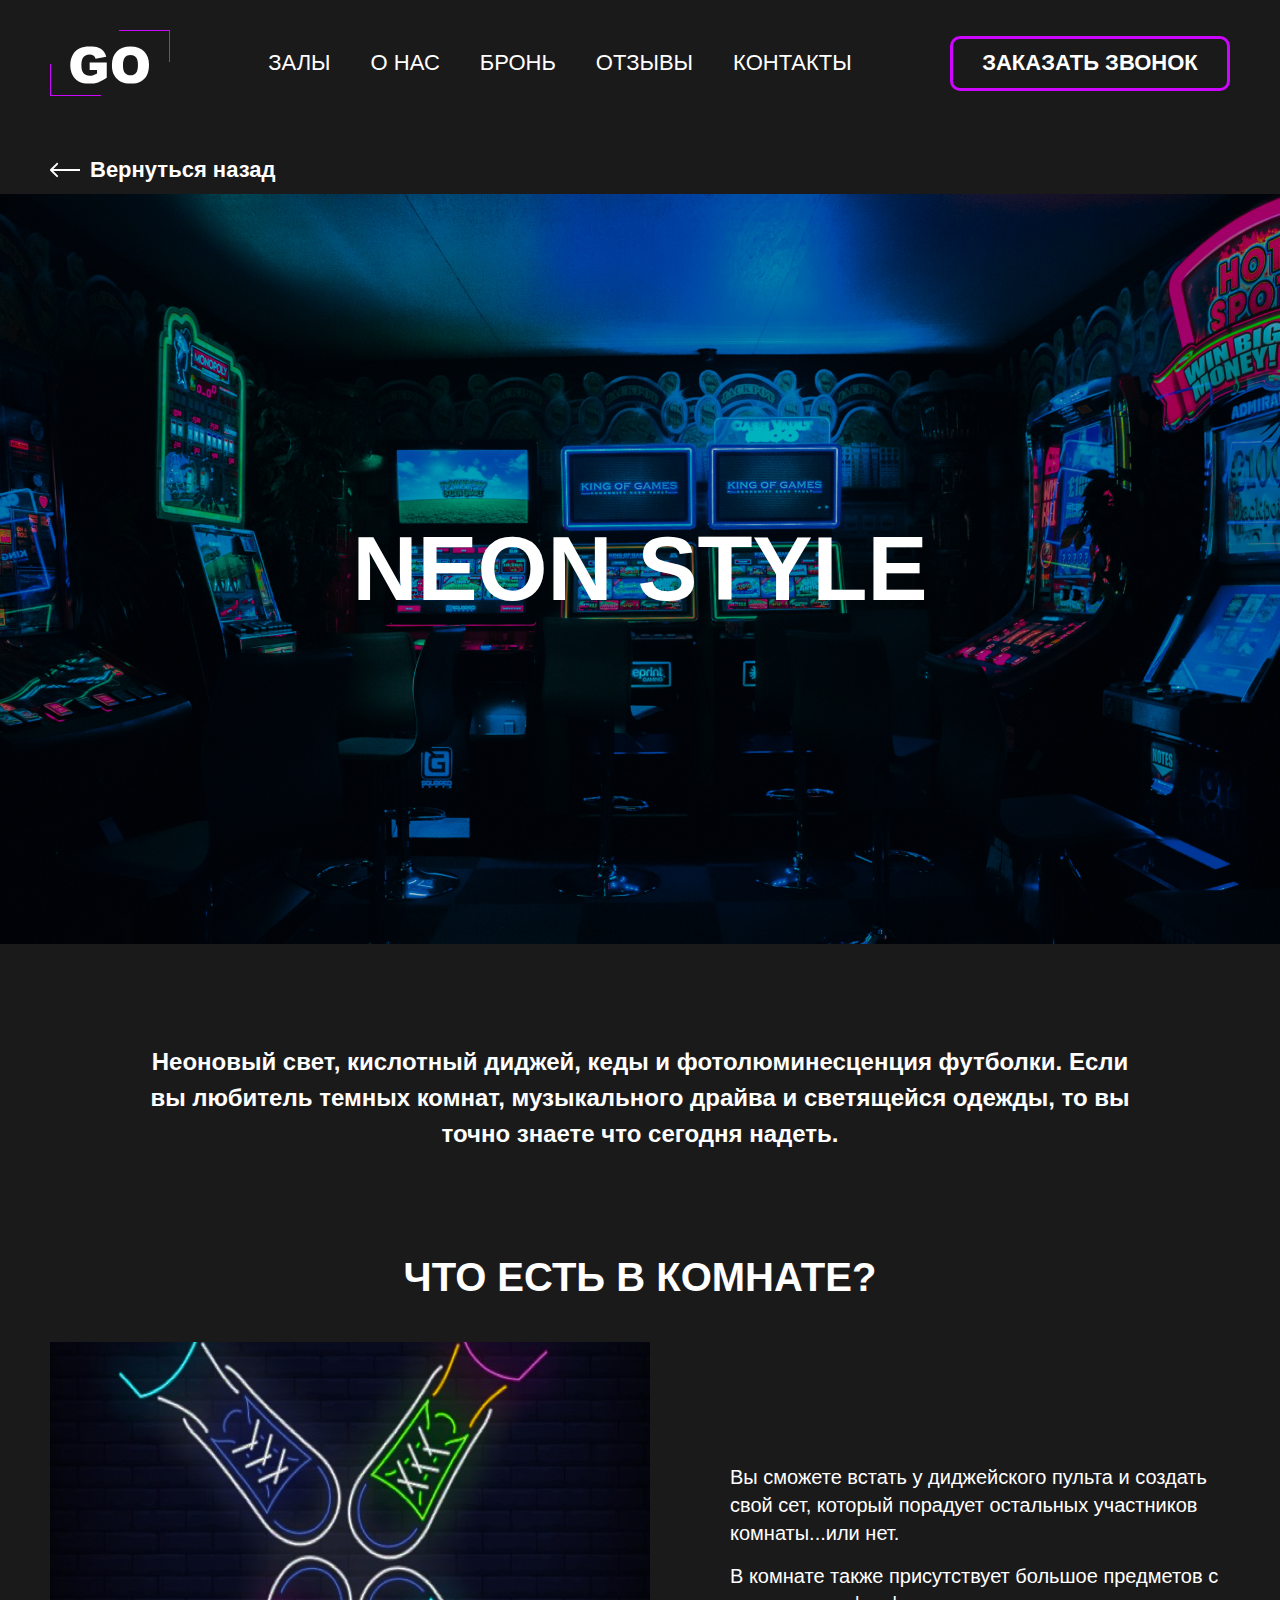
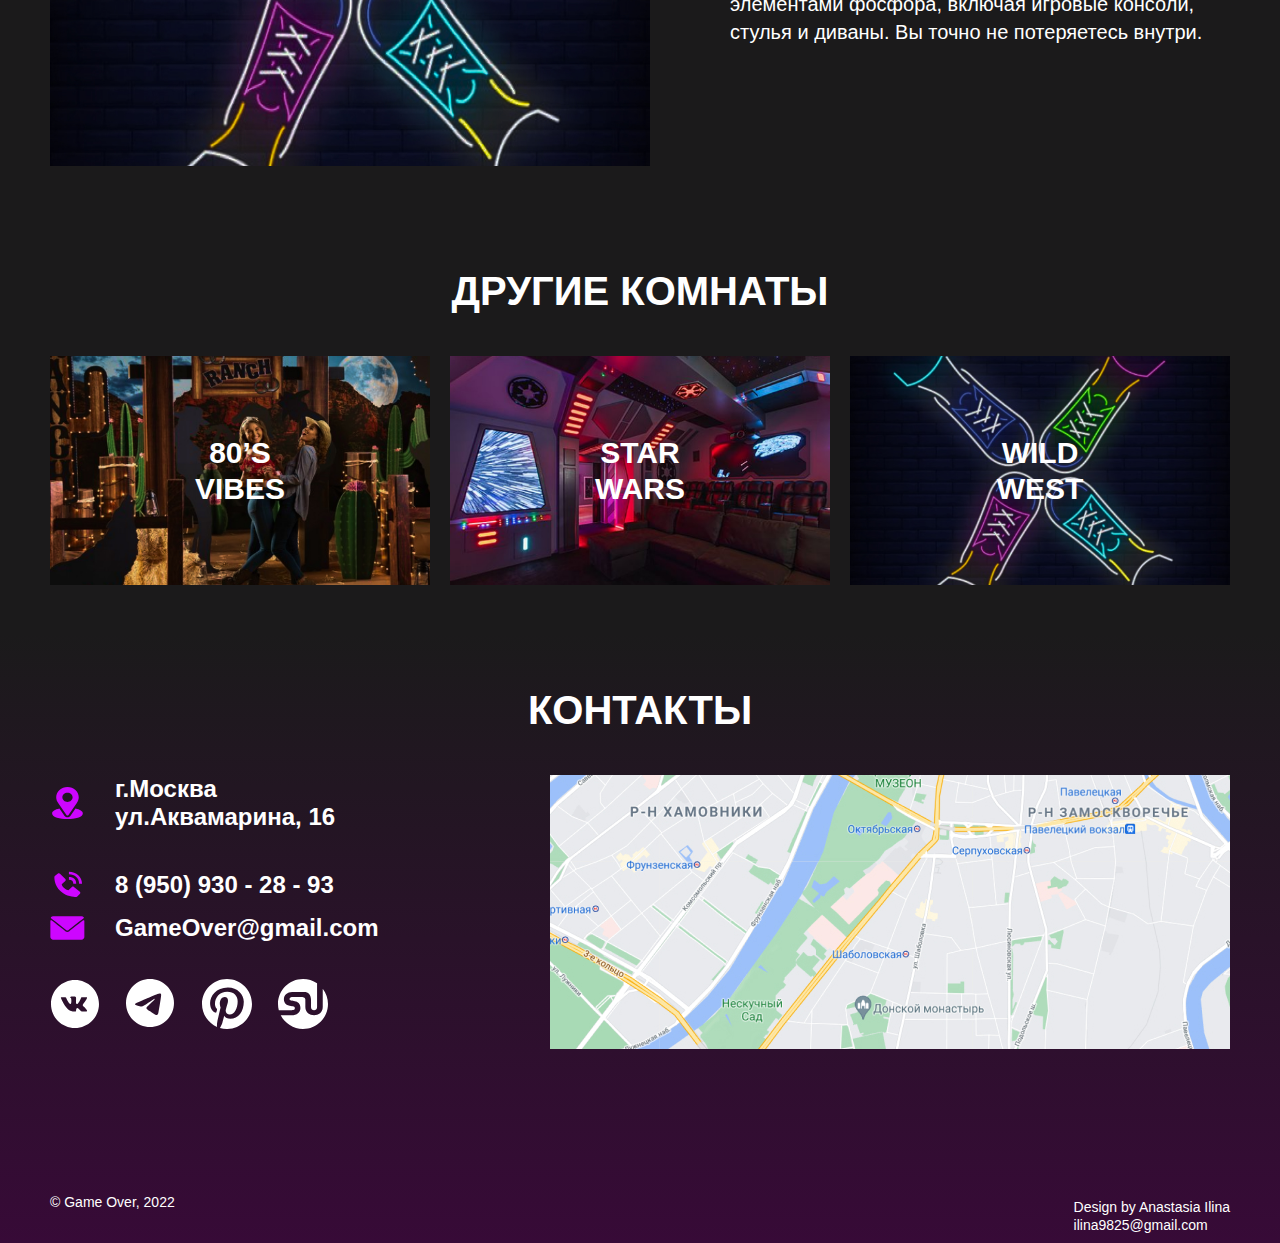
==== neon.html @ e2e721ff "Final" ====
<!DOCTYPE html>
<html lang="ru">

<head>
    <meta charset="UTF-8">
    <meta http-equiv="X-UA-Compatible" content="IE=edge">
    <meta name="viewport" content="width=device-width, initial-scale=1.0">
    <link rel="icon" type="image/svg+xml" href="assets/img/icon.svg">
    <link rel="stylesheet" href="index.css">
    <title>Проект GO</title>
</head>

<body class="page">
    <header class="header page__header">
        <div class="container">
            <div class="header__row">
                <button class="btn menu-btn">Кнопка меню
                    <span class="menu-btn__line"></span>
                </button>
                <a class="logo" href="/">
                    <img class="logo__img" src="assets/img/logo.svg" alt="Логотип" width="120" height="66">
                </a>
                <nav class="nav">
                    <ul class="nav__list">
                        <li class="nav__item">
                            <a class="nav__link" href="#zali">
                                <span class="nav__colored" data-content="Залы" aria-hidden="true"></span>Залы
                            </a>
                        </li>
                        <li class="nav__item">
                            <a class="nav__link" href="#about">
                                <span class="nav__colored" data-content="О нас" aria-hidden="true"></span>О нас</a>
                        </li>
                        <li class="nav__item">
                            <a class="nav__link" href="#reserve">Бронь</a>
                        </li>
                        <li class="nav__item">
                            <a class="nav__link" href="#reviews">Отзывы</a>
                        </li>
                        <li class="nav__item">
                            <a class="nav__link" href="#contacts">Контакты</a>
                        </li>
                    </ul>
                </nav>
                <button class="btn callback-btn">Заказать звонок</button>
            </div>


        </div>
    </header>
    <main class="main">
        <div class="container ">
            <div class="breadcrumbs">
                <a href="/index.html" class="breadcrumbs__link">
                    <svg width="30" height="16" class="breadcrumbs__icon">
                        <use href="#back-arrow" ></use>
                    </svg> Вернуться назад
                </a>
            </div>
        </div>

        <section class="section section_neon">
            <div class="page__banner neon_banner">
                <div class="container section-container">
                    <h1 class="page__title">neon style</h1>
                </div>
            </div>

        </section>
        <section class="section ">
            <div class="container">
                <p class="page__description">
                    Неоновый свет, кислотный диджей, кеды и фотолюминесценция футболки. Если вы любитель темных комнат, музыкального драйва и светящейся одежды, то вы точно знаете что сегодня надеть.
                </p>
            </div>

        </section>
        <section class="section">
            <div class="container">
                <h2 class="section__title">
                    Что есть в комнате?
                </h2>
                <div class="room">
                    <img src="assets/img/neon_style-zal.jpg" alt="Картинка зала" class="room__img" width="600" height="424">
                    <div class="room__text">
                        <p class="room__description">
                            Вы сможете встать у диджейского пульта и создать свой сет, который порадует остальных участников комнаты...или нет.

                        </p>
                        <p class="room__description">
                            В комнате также присутствует большое предметов с элементами фосфора, включая игровые консоли, стулья и диваны. Вы точно не потеряетесь внутри.
                        </p>
                    </div>

                </div>
            </div>
        </section>
        <section class="section">
            <h2 class="section__title">
                Другие комнаты
            </h2>
            <div class="container">
                <ul class="other-rooms">
                    <li class="other-rooms__item">
                        <a href="wildwest.html" class="other-rooms__link other-rooms__link_wildwest">
                            <span>80’s <br> vibes</span>
                        </a>
                    </li>
                    <li class="other-rooms__item">
                        <a href="starwars.html" class="other-rooms__link other-rooms__link_starwars">
                            star <br> wars
                        </a>
                    </li>
                    <li class="other-rooms__item">
                        <a href="wildwest.html" class="other-rooms__link other-rooms__link_neonstyle">
                            wild <br> west
                        </a>
                    </li>
                </ul>
            </div>
        </section>
    </main>
    <footer class="footer" id="contacts">
        <section class="section contacts">
            <div class="container">
                <h2 class="section__title">Контакты</h2>
                <div class="contacts__wrapper">
                    <div class="contacts__block">
                        <ul class="footer-list">

                            <li class="footer-list__item address">
                                <svg class="footer__icon" width="35" height="32">
                                        <use href="#map-icon"></use>
                                    </svg>
                                <span class="address__text">г.Москва <br> ул.Аквамарина, 16</span>
                            </li>

                            <li class="footer-list__item phone">
                                <a href="tel:+79509302893" class="phone__link">
                                    <svg class="footer__icon" width="35" height="32">
                                            <use href="#phone-icon"></use>
                                        </svg>
                                    <span class="phone__number">8 (950) 930 - 28 - 93</span>
                                </a>
                            </li>
                            <li class="footer-list__item mail">
                                <a href="mailto:GameOver@gmail.com" class="mail__link">
                                    <svg class="footer__icon" width="35" height="32">
                                            <use href="#mail-icon"></use>
                                        </svg>
                                    <span class="mail__address">GameOver@gmail.com</span>
                                </a>
                            </li>
                        </ul>
                        <div class="social">
                            <ul class="social-list">
                                <li class="social-list__item">
                                    <a class="social__link" href="https://vk.com/">
                                        <svg class="social__icon social__icon_vk" width="50" height="50">
                                                <use href="#vk"></use>
                                            </svg>
                                    </a>
                                </li>
                                <li class="social-list__item">
                                    <a class="social__link" href="https://telegram.org">
                                        <svg class="social__icon social__icon_telegram" width="50" height="50">
                                                <use href="#telegram"></use>
                                            </svg>
                                    </a>
                                </li>
                                <li class="social-list__item">
                                    <a class="social__link" href="#">
                                        <svg class="social__icon social__icon_pritrest" width="50" height="50">
                                                <use href="#printrest"></use>
                                            </svg>
                                    </a>
                                </li>
                                <li class="social-list__item">
                                    <a class="social__link" href="#">
                                        <svg class="social__icon social__icon_su" width="50" height="50">
                                                <use href="#su"></use>
                                            </svg>
                                    </a>
                                </li>
                            </ul>
                        </div>
                    </div>
                    <div class="contacts__block map">
                        <img class="map__img" src="assets/img/map.jpg" alt="Карта с адресом">
                    </div>
                </div>
                <div class="footer__copyright copyright">
                    <span class="copyright__text">
                            © Game Over, 2022
                        </span>
                    <div class="copyright__author">
                        <a href="#" class="copyright__text copyright__text_name">Design by Anastasia Ilina</a>
                        <p class="copyright__text copyright__text_mail">ilina9825@gmail.com</p>
                    </div>
                </div>

            </div>

        </section>
    </footer>
    <svg class="hidden">
        <symbol id="map-icon" viewBox="0 0 35 32">
            <path d="M17.4815 0C11.338 0 6.21411 4.52938 6.21411 10.3125C6.21411 12.5126 6.93645 14.4745 8.32275 16.3129L16.6192 28.1616C17.0217 28.7376 17.9421 28.7365 18.3437 28.1616L26.6762 16.2726C28.0326 14.5175 28.7488 12.4567 28.7488 10.3125C28.7488 4.62619 23.6943 0 17.4815 0ZM17.4815 15C14.6576 15 12.3599 12.8971 12.3599 10.3125C12.3599 7.72794 14.6576 5.625 17.4815 5.625C20.3053 5.625 22.603 7.72794 22.603 10.3125C22.603 12.8971 20.3053 15 17.4815 15Z" fill="currentColor"/>
            <path d="M25.4891 21.5435L20.3313 28.9239C18.9962 30.829 15.9593 30.8228 14.6306 28.9257L9.46443 21.5454C4.91897 22.5073 2.11688 24.2693 2.11688 26.375C2.11688 30.0289 10.0333 32 17.4815 32C24.9297 32 32.846 30.0289 32.846 26.375C32.846 24.2678 30.0401 22.5048 25.4891 21.5435Z" fill="currentColor"/>
        </symbol>
        <symbol id="phone-icon" viewBox="0 0 35 32">
            <path d="M29.1358 14.6654H32.0494C32.0494 7.82541 26.4072 2.66675 18.9237 2.66675V5.33341C24.8412 5.33341 29.1358 9.25741 29.1358 14.6654Z" fill="currentColor"/>
            <path d="M18.9382 10.6667C22.0019 10.6667 23.3086 11.8627 23.3086 14.6667H26.2222C26.2222 10.3667 23.6364 7.99999 18.9382 7.99999V10.6667ZM23.9234 17.924C23.6435 17.6911 23.2756 17.5669 22.8975 17.5776C22.5194 17.5883 22.1607 17.7331 21.897 17.9813L18.4109 21.2627C17.5718 21.116 15.8848 20.6347 14.1483 19.0493C12.4118 17.4587 11.8859 15.9107 11.73 15.148L15.3123 11.956C15.5839 11.7148 15.7422 11.3864 15.7539 11.0403C15.7656 10.6941 15.6297 10.3574 15.3749 10.1013L9.9921 4.68399C9.73722 4.42714 9.38298 4.27133 9.00462 4.24967C8.62625 4.22801 8.25356 4.3422 7.9657 4.56799L4.80447 7.04933C4.55261 7.28068 4.40228 7.58859 4.382 7.91466C4.36015 8.24799 3.94351 16.144 10.6331 22.2693C16.469 27.6093 23.7792 28 25.7924 28C26.0867 28 26.2674 27.992 26.3154 27.9893C26.6716 27.9711 27.0079 27.8329 27.2594 27.6013L29.9691 24.7067C30.2159 24.4434 30.341 24.1024 30.3176 23.7561C30.2942 23.4098 30.1242 23.0855 29.8438 22.852L23.9234 17.924Z" fill="currentColor"/>
        </symbol>
        <symbol id="mail-icon" viewBox="0 0 36 32">
            <path d="M1.10021 5.94725C5.89873 9.66669 14.3187 16.2103 16.7934 18.2506C17.1256 18.526 17.4819 18.666 17.8518 18.666C18.221 18.666 18.5767 18.5273 18.9082 18.2533C21.385 16.2109 29.8049 9.66669 34.6035 5.94725C34.9023 5.71612 34.9478 5.30987 34.706 5.02731C34.1468 4.37437 33.3132 4 32.4197 4H3.28396C2.39056 4 1.55684 4.37438 0.997775 5.02738C0.755902 5.30988 0.80145 5.71612 1.10021 5.94725Z" fill="currentColor"/>
            <path d="M34.9108 7.96279C34.6526 7.85279 34.3489 7.89116 34.1341 8.05916C28.8126 12.188 22.0209 17.4804 19.8841 19.2427C18.6847 20.2336 17.0202 20.2336 15.8181 19.2414C13.5405 17.3632 5.91363 11.4289 1.56962 8.0591C1.35335 7.8911 1.04893 7.85404 0.792853 7.96273C0.535411 8.07216 0.370361 8.30785 0.370361 8.5676V25.3332C0.370361 26.804 1.67703 27.9999 3.28396 27.9999H32.4198C34.0267 27.9999 35.3333 26.804 35.3333 25.3332V8.5676C35.3333 8.30785 35.1683 8.07154 34.9108 7.96279Z" fill="currentColor"/>
        </symbol>
        <symbol id="vk" viewBox="0 0 50 50">
            <path d="M24.9999 1C11.7449 1 0.999878 11.745 0.999878 25C0.999878 38.255 11.7449 49 24.9999 49C38.2549 49 48.9999 38.255 48.9999 25C48.9999 11.745 38.2549 1 24.9999 1ZM34.2299 28.0775C34.2299 28.0775 36.3524 30.1725 36.8749 31.145C36.8899 31.165 36.8974 31.185 36.9024 31.195C37.1149 31.5525 37.1649 31.83 37.0599 32.0375C36.8849 32.3825 36.2849 32.5525 36.0799 32.5675H32.3299C32.0699 32.5675 31.5249 32.5 30.8649 32.045C30.3574 31.69 29.8574 31.1075 29.3699 30.54C28.6424 29.695 28.0124 28.965 27.3774 28.965C27.2967 28.9649 27.2166 28.9775 27.1399 29.0025C26.6599 29.1575 26.0449 29.8425 26.0449 31.6675C26.0449 32.2375 25.5949 32.565 25.2774 32.565H23.5599C22.9749 32.565 19.9274 32.36 17.2274 29.5125C13.9224 26.025 10.9474 19.03 10.9224 18.965C10.7349 18.5125 11.1224 18.27 11.5449 18.27H15.3324C15.8374 18.27 16.0024 18.5775 16.1174 18.85C16.2524 19.1675 16.7474 20.43 17.5599 21.85C18.8774 24.165 19.6849 25.105 20.3324 25.105C20.4538 25.1036 20.573 25.0727 20.6799 25.015C21.5249 24.545 21.3674 21.5325 21.3299 20.9075C21.3299 20.79 21.3274 19.56 20.8949 18.97C20.5849 18.5425 20.0574 18.38 19.7374 18.32C19.8669 18.1413 20.0375 17.9964 20.2349 17.8975C20.8149 17.6075 21.8599 17.565 22.8974 17.565H23.4749C24.5999 17.58 24.8899 17.6525 25.2974 17.755C26.1224 17.9525 26.1399 18.485 26.0674 20.3075C26.0449 20.825 26.0224 21.41 26.0224 22.1C26.0224 22.25 26.0149 22.41 26.0149 22.58C25.9899 23.5075 25.9599 24.56 26.6149 24.9925C26.7003 25.0461 26.799 25.0746 26.8999 25.075C27.1274 25.075 27.8124 25.075 29.6674 21.8925C30.2395 20.8681 30.7366 19.8037 31.1549 18.7075C31.1924 18.6425 31.3024 18.4425 31.4324 18.365C31.5283 18.3161 31.6347 18.2912 31.7424 18.2925H36.1949C36.6799 18.2925 37.0124 18.365 37.0749 18.5525C37.1849 18.85 37.0549 19.7575 35.0224 22.51L34.1149 23.7075C32.2724 26.1225 32.2724 26.245 34.2299 28.0775Z" fill="currentColor"/>
        </symbol>
        <symbol id="telegram" viewBox="0 0 50 50">
            <g clip-path="url(#clip0_2212_5)">
                <path d="M47.9999 24C47.9999 30.3652 45.4713 36.4697 40.9704 40.9706C36.4696 45.4714 30.3651 48 23.9999 48C17.6347 48 11.5302 45.4714 7.02932 40.9706C2.52844 36.4697 -0.00012207 30.3652 -0.00012207 24C-0.00012207 17.6348 2.52844 11.5303 7.02932 7.02944C11.5302 2.52856 17.6347 0 23.9999 0C30.3651 0 36.4696 2.52856 40.9704 7.02944C45.4713 11.5303 47.9999 17.6348 47.9999 24ZM24.8609 17.718C22.5269 18.69 17.8589 20.7 10.8629 23.748C9.72888 24.198 9.13188 24.642 9.07788 25.074C8.98788 25.803 9.90288 26.091 11.1479 26.484L11.6729 26.649C12.8969 27.048 14.5469 27.513 15.4019 27.531C16.1819 27.549 17.0489 27.231 18.0059 26.571C24.5429 22.158 27.9179 19.929 28.1279 19.881C28.2779 19.845 28.4879 19.803 28.6259 19.929C28.7669 20.052 28.7519 20.289 28.7369 20.352C28.6469 20.739 25.0559 24.075 23.1989 25.803C22.6199 26.343 22.2089 26.724 22.1249 26.811C21.9399 27 21.7519 27.1861 21.5609 27.369C20.4209 28.467 19.5689 29.289 21.6059 30.633C22.5869 31.281 23.3729 31.812 24.1559 32.346C25.0079 32.928 25.8599 33.507 26.9639 34.233C27.2429 34.413 27.5129 34.608 27.7739 34.794C28.7669 35.502 29.6639 36.138 30.7649 36.036C31.4069 35.976 32.0699 35.376 32.4059 33.576C33.2009 29.325 34.7639 20.118 35.1239 16.323C35.1458 16.0075 35.1328 15.6906 35.0849 15.378C35.0566 15.1258 34.9346 14.8934 34.7429 14.727C34.4699 14.5386 34.1445 14.4409 33.8129 14.448C32.9129 14.463 31.5239 14.946 24.8609 17.718Z" fill="currentColor"/>
                </g>
                <defs>
                <clipPath id="clip0_2212_5">
                <rect width="50" height="50" fill="currentColor"/>
                </clipPath>
                </defs>
        </symbol>
        <symbol id="printrest" viewBox="0 0 50 50">
            <g clip-path="url(#clip0_2212_8)">
                <path d="M25.0005 0C11.1947 0 -0.000152588 11.1936 -0.000152588 25.0006C-0.000152588 35.2378 6.15562 44.0314 14.9646 47.8981C14.8941 46.1526 14.9511 44.0558 15.3998 42.159C15.8806 40.1282 18.6165 28.5359 18.6165 28.5359C18.6165 28.5359 17.8178 26.9397 17.8178 24.5808C17.8178 20.8763 19.9652 18.1077 22.6383 18.1077C24.912 18.1077 26.0107 19.8154 26.0107 21.8609C26.0107 24.1468 24.5537 27.5635 23.8037 30.7327C23.1768 33.3859 25.1338 35.5481 27.7498 35.5481C32.4864 35.5481 35.6761 29.4647 35.6761 22.2558C35.6761 16.7782 31.9864 12.6769 25.2742 12.6769C17.6902 12.6769 12.9659 18.3321 12.9659 24.6487C12.9659 26.8282 13.6082 28.3635 14.6146 29.5513C15.0768 30.0981 15.1409 30.318 14.9736 30.9462C14.8537 31.4058 14.5781 32.5128 14.4646 32.9519C14.2986 33.5853 13.7857 33.8109 13.2127 33.5776C9.71972 32.1513 8.0928 28.3263 8.0928 24.0263C8.0928 16.9237 14.0819 8.40898 25.9601 8.40898C35.5056 8.40898 41.7877 15.316 41.7877 22.732C41.7877 32.5378 36.3351 39.8647 28.2979 39.8647C25.5998 39.8647 23.0607 38.4051 22.1909 36.7487C22.1909 36.7487 20.7396 42.5077 20.4325 43.6218C19.9024 45.5494 18.8646 47.4763 17.9159 48.9769C20.2162 49.6571 22.6024 50.0025 25.0011 50.0026C38.8063 50.0013 49.9998 38.8071 49.9998 25.0006C49.9998 11.1936 38.8063 0 25.0005 0Z" fill="currentColor"/>
                </g>
                <defs>
                <clipPath id="clip0_2212_8">
                <rect width="50" height="50" fill="currentColor"/>
                </clipPath>
                </defs>
        </symbol>
        <symbol id="su" viewBox="0 0 50 50">
            <g clip-path="url(#clip0_2212_10)">
                <path fill-rule="evenodd" clip-rule="evenodd" d="M44.7441 9.66919C48.1583 14.0494 50.0085 19.4463 49.9999 24.9999C49.9999 38.8051 38.805 49.9999 25.0006 49.9999C15.2871 49.9999 6.86597 44.4576 2.72751 36.3647H13.6237C18.816 36.3647 22.4429 33.566 22.4429 29.0923C22.4429 19.6108 11.5051 23.4737 11.5051 20.1089C11.5051 18.4878 12.8057 17.898 15.1858 17.898H22.7692C24.8711 17.898 27.3435 18.275 27.3435 20.5685V28.1243C27.3435 33.5955 31.6159 36.364 36.0441 36.364C40.548 36.364 44.7435 33.5955 44.7435 28.1243V9.66919H44.7441Z" fill="currentColor"/>
                <path fill-rule="evenodd" clip-rule="evenodd" d="M25.0005 2.43241e-05C30.0173 -0.00698868 34.919 1.50262 39.0626 4.33079V28.3013C39.0626 29.9628 37.7037 31.3224 36.0447 31.3224C34.3838 31.3224 33.0261 29.9628 33.0261 28.3013V21.1186C33.0261 15.3846 30.1242 12.9994 26.3447 12.9994H14.0441C9.59088 12.9994 5.89665 15.834 5.89665 20.3289C5.89665 22.6289 6.8819 25.9994 11.5415 26.8353C15.337 27.5186 16.8351 27.3199 16.8351 29.3506C16.8351 31.3224 14.6261 31.3224 11.7101 31.3224H0.808189C0.269676 29.2582 -0.0019826 27.1334 -0.000143311 25C-0.000143311 11.1981 11.196 2.43241e-05 25.0005 2.43241e-05Z" fill="currentColor"/>
                </g>
                <defs>
                <clipPath id="clip0_2212_10">
                <rect width="50" height="50" fill="currentColor"/>
                </clipPath>
                </defs>
        </symbol>
        <symbol id="arrow" viewBox="0 0 97 97" >
            <circle cx="48.5" cy="48.5" r="48" stroke="white"  />
            <rect x="34.4255" y="43.9162" width="1.82001" height="20.0201" transform="rotate(-44.9975 34.4255 43.9162)" fill="currentColor"/>
            <rect x="48.5807" y="58.0737" width="1.82001" height="20.0201" transform="rotate(-134.997 48.5807 58.0737)" fill="currentColor"/>

        </symbol>
        <symbol id="back-arrow" viewBox="0 0 31 16">
            <path d="M0.292892 7.29289C-0.0976315 7.68342 -0.0976315 8.31658 0.292892 8.70711L6.65685 15.0711C7.04738 15.4616 7.68054 15.4616 8.07107 15.0711C8.46159 14.6805 8.46159 14.0474 8.07107 13.6569L2.41421 8L8.07107 2.34315C8.46159 1.95262 8.46159 1.31946 8.07107 0.928932C7.68054 0.538408 7.04738 0.538408 6.65685 0.928932L0.292892 7.29289ZM31 7L1 7V9L31 9V7Z" fill="currentColor"/>
        </symbol>
    </svg>

</body>

</html>
---- index.css ----
@import './css/default.css';
@import './css/common.css';
@import './css/blocks/header.css';
@import './css/blocks/banner.css';
@import './css/blocks/vibes.css';
@import './css/blocks/starwars.css';
@import './css/blocks/wildwest.css';
@import './css/blocks/neon.css';
@import './css/blocks/features.css';
@import './css/blocks/rooms.css';
@import './css/blocks/reserve.css';
@import './css/blocks/about.css';
@import './css/blocks/reviews.css';
@import './css/blocks/faq.css';
@import './css/blocks/footer.css';
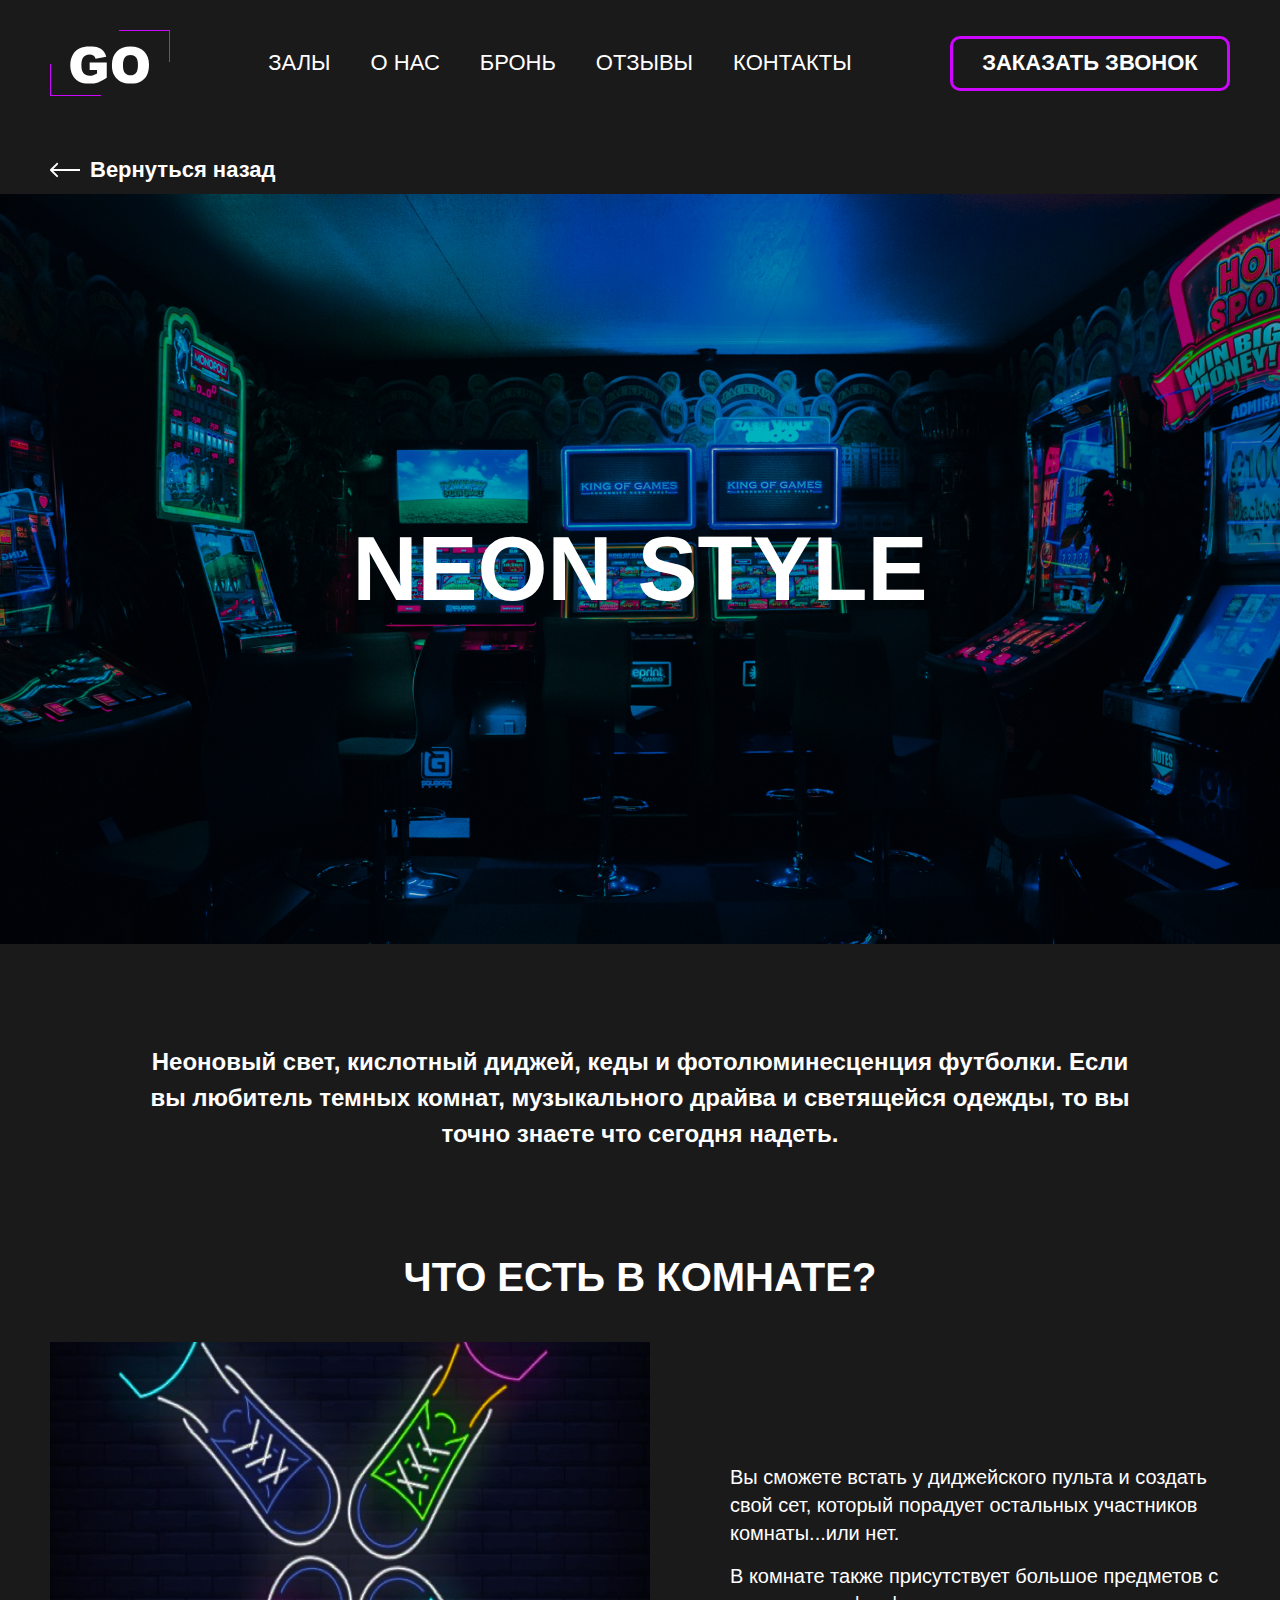
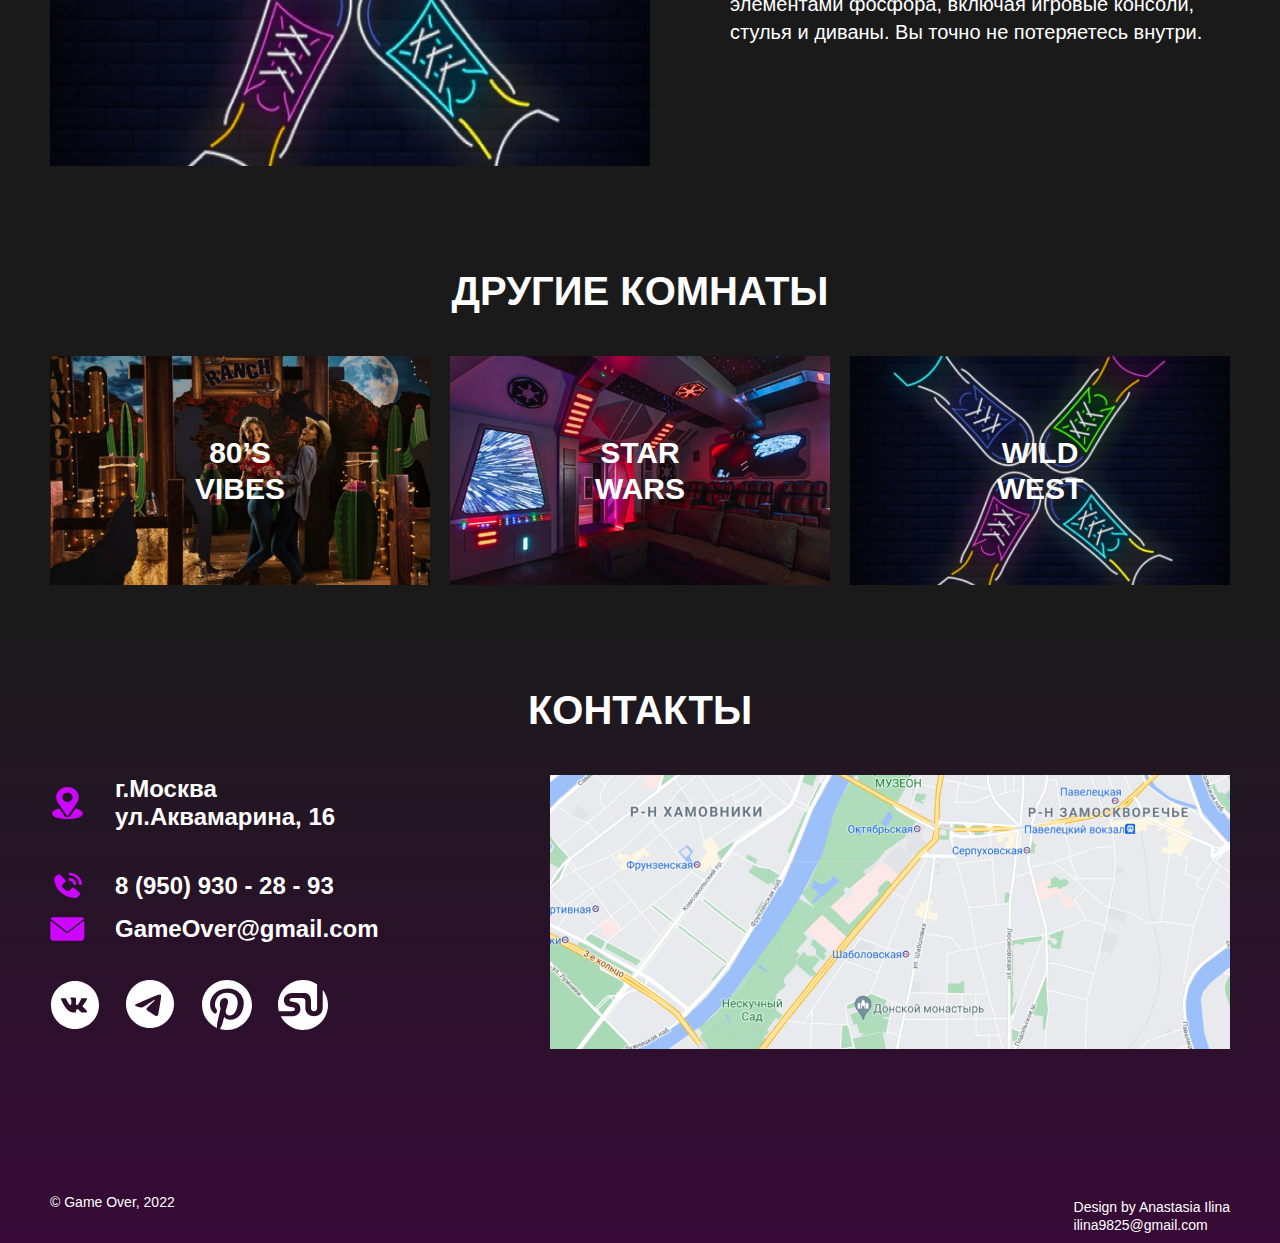
==== commit 8899da76: "Изменил ховер эффекты и ссылки поведение карты" ====
--- a/neon.html
+++ b/neon.html
@@ -17,25 +17,25 @@
                 <button class="btn menu-btn">Кнопка меню
                     <span class="menu-btn__line"></span>
                 </button>
-                <a class="logo" href="/">
+                <a class="logo" href="index.html">
                     <img class="logo__img" src="assets/img/logo.svg" alt="Логотип" width="120" height="66">
                 </a>
                 <nav class="nav">
                     <ul class="nav__list">
                         <li class="nav__item">
-                            <a class="nav__link" href="#zali">
+                            <a class="nav__link" href="#other">
                                 <span class="nav__colored" data-content="Залы" aria-hidden="true"></span>Залы
                             </a>
                         </li>
                         <li class="nav__item">
-                            <a class="nav__link" href="#about">
+                            <a class="nav__link" href="index.html#about">
                                 <span class="nav__colored" data-content="О нас" aria-hidden="true"></span>О нас</a>
                         </li>
                         <li class="nav__item">
-                            <a class="nav__link" href="#reserve">Бронь</a>
-                        </li>
-                        <li class="nav__item">
-                            <a class="nav__link" href="#reviews">Отзывы</a>
+                            <a class="nav__link" href="index.html#reserve">Бронь</a>
+                        </li>
+                        <li class="nav__item">
+                            <a class="nav__link" href="index.html#reviews">Отзывы</a>
                         </li>
                         <li class="nav__item">
                             <a class="nav__link" href="#contacts">Контакты</a>
@@ -51,7 +51,7 @@
     <main class="main">
         <div class="container ">
             <div class="breadcrumbs">
-                <a href="/index.html" class="breadcrumbs__link">
+                <a href="index.html" class="breadcrumbs__link">
                     <svg width="30" height="16" class="breadcrumbs__icon">
                         <use href="#back-arrow" ></use>
                     </svg> Вернуться назад
@@ -95,7 +95,7 @@
                 </div>
             </div>
         </section>
-        <section class="section">
+        <section class="section" id="other">
             <h2 class="section__title">
                 Другие комнаты
             </h2>
@@ -125,13 +125,14 @@
             <div class="container">
                 <h2 class="section__title">Контакты</h2>
                 <div class="contacts__wrapper">
-                    <div class="contacts__block">
+                    <address class="contacts__block">
                         <ul class="footer-list">
 
-                            <li class="footer-list__item address">
-                                <svg class="footer__icon" width="35" height="32">
+                            <li class="footer-list__item address ">
+                                <svg class="footer__icon address__icon" width="35" height="32">
                                         <use href="#map-icon"></use>
                                     </svg>
+                                    
                                 <span class="address__text">г.Москва <br> ул.Аквамарина, 16</span>
                             </li>
 
@@ -184,19 +185,25 @@
                                 </li>
                             </ul>
                         </div>
-                    </div>
+                    </address>
                     <div class="contacts__block map">
-                        <img class="map__img" src="assets/img/map.jpg" alt="Карта с адресом">
+                        <picture>
+                            <source srcset="assets/img/map-1200.jpg" media="(max-width: 1200px)">
+                            <source srcset="assets/img/map-1000.jpg" media="(max-width: 1000px)">
+                            <source srcset="assets/img/map-680.jpg" media="(max-width: 680px)">
+                            <img class="map__img" src="assets/img/map.jpg" alt="Карта с адресом">
+                        </picture>
+
                     </div>
                 </div>
                 <div class="footer__copyright copyright">
                     <span class="copyright__text">
                             © Game Over, 2022
                         </span>
-                    <div class="copyright__author">
+                    <address class="copyright__author">
                         <a href="#" class="copyright__text copyright__text_name">Design by Anastasia Ilina</a>
                         <p class="copyright__text copyright__text_mail">ilina9825@gmail.com</p>
-                    </div>
+                    </address>
                 </div>
 
             </div>
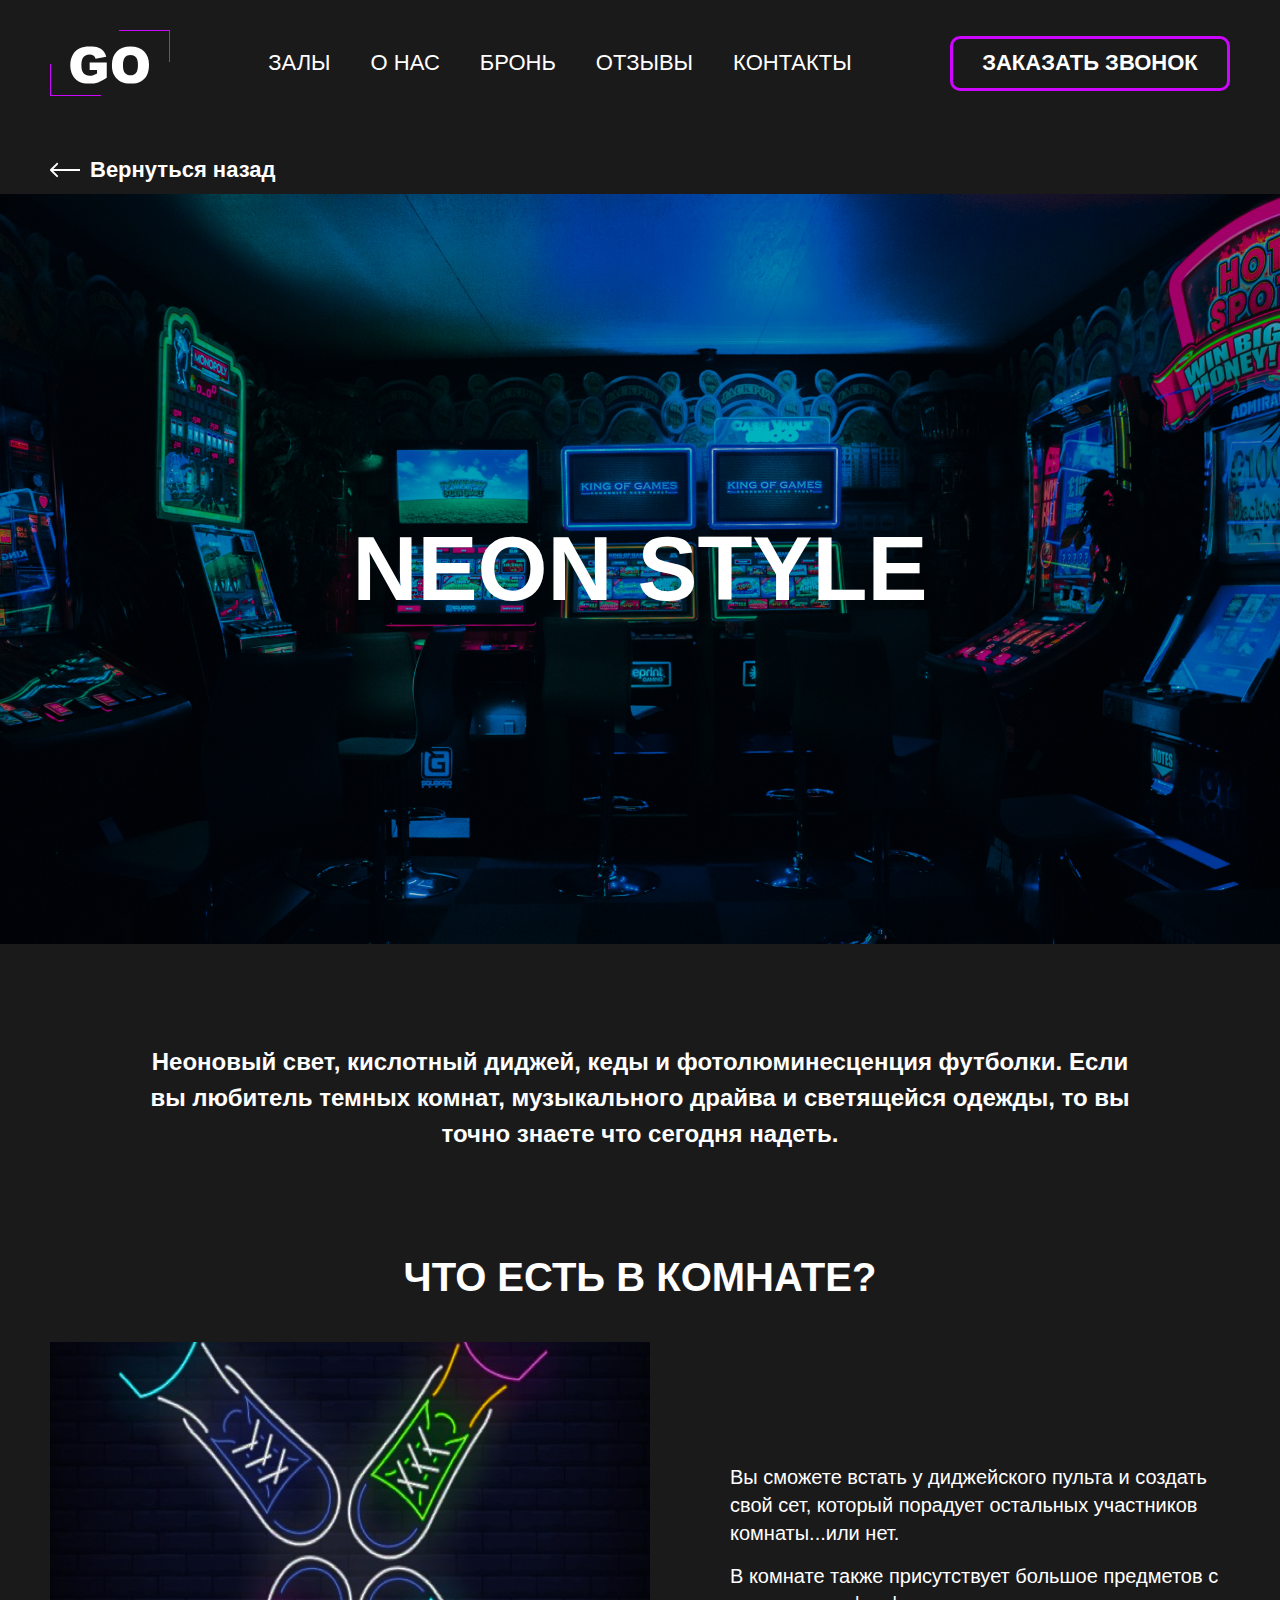
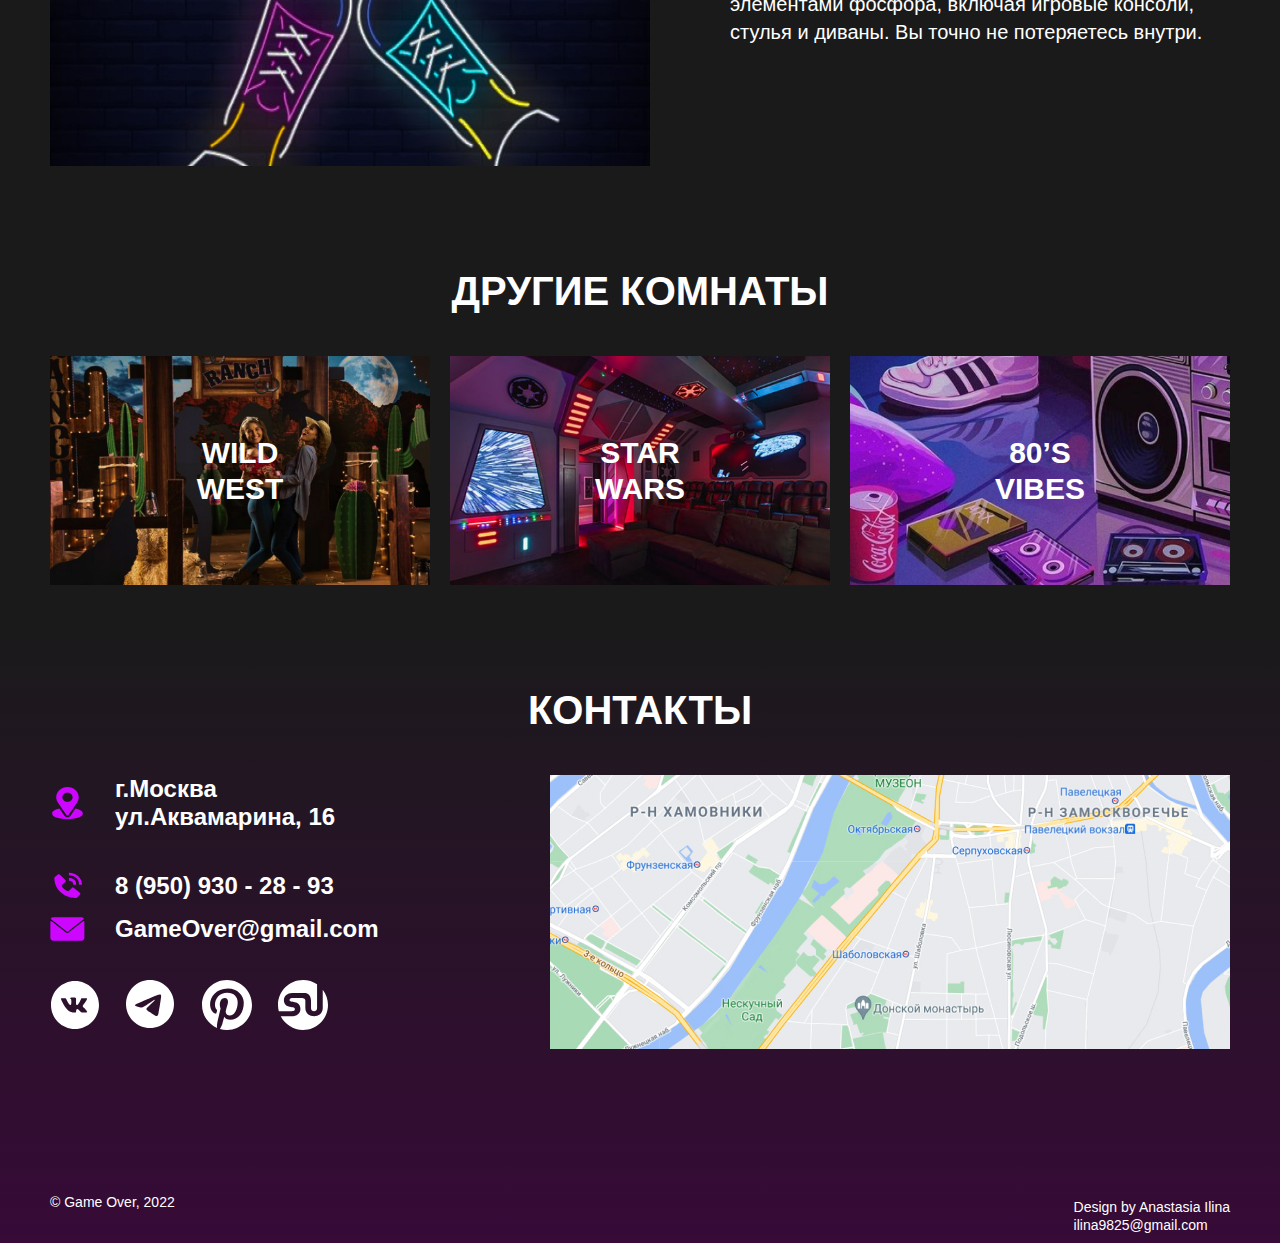
==== commit 1b938f57: "Исправил шрифты на мобильной версии" ====
--- a/neon.html
+++ b/neon.html
@@ -103,7 +103,7 @@
                 <ul class="other-rooms">
                     <li class="other-rooms__item">
                         <a href="wildwest.html" class="other-rooms__link other-rooms__link_wildwest">
-                            <span>80’s <br> vibes</span>
+                            <span>wild <br> west</span>
                         </a>
                     </li>
                     <li class="other-rooms__item">
@@ -112,8 +112,8 @@
                         </a>
                     </li>
                     <li class="other-rooms__item">
-                        <a href="wildwest.html" class="other-rooms__link other-rooms__link_neonstyle">
-                            wild <br> west
+                        <a href="vibes.html" class="other-rooms__link other-rooms__link_vibes">
+                            <span>80’s <br> vibes</span>
                         </a>
                     </li>
                 </ul>
